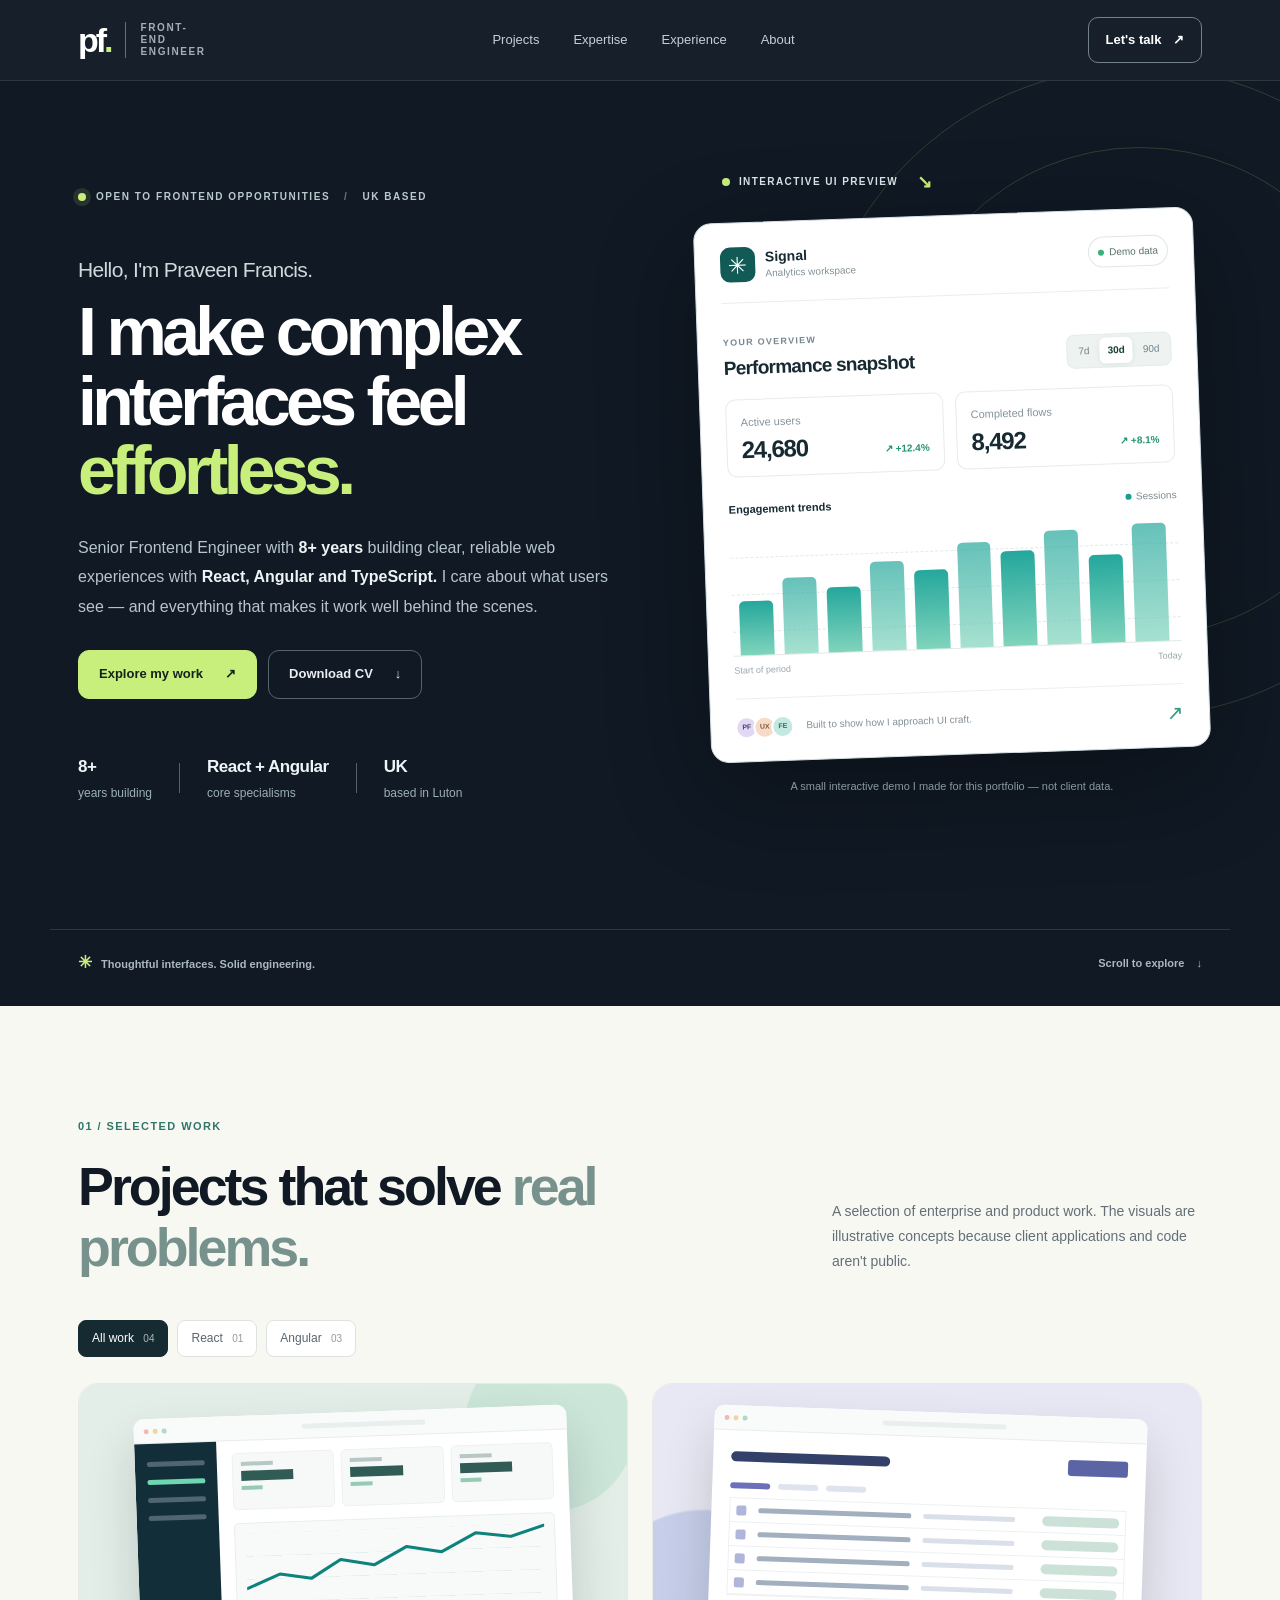
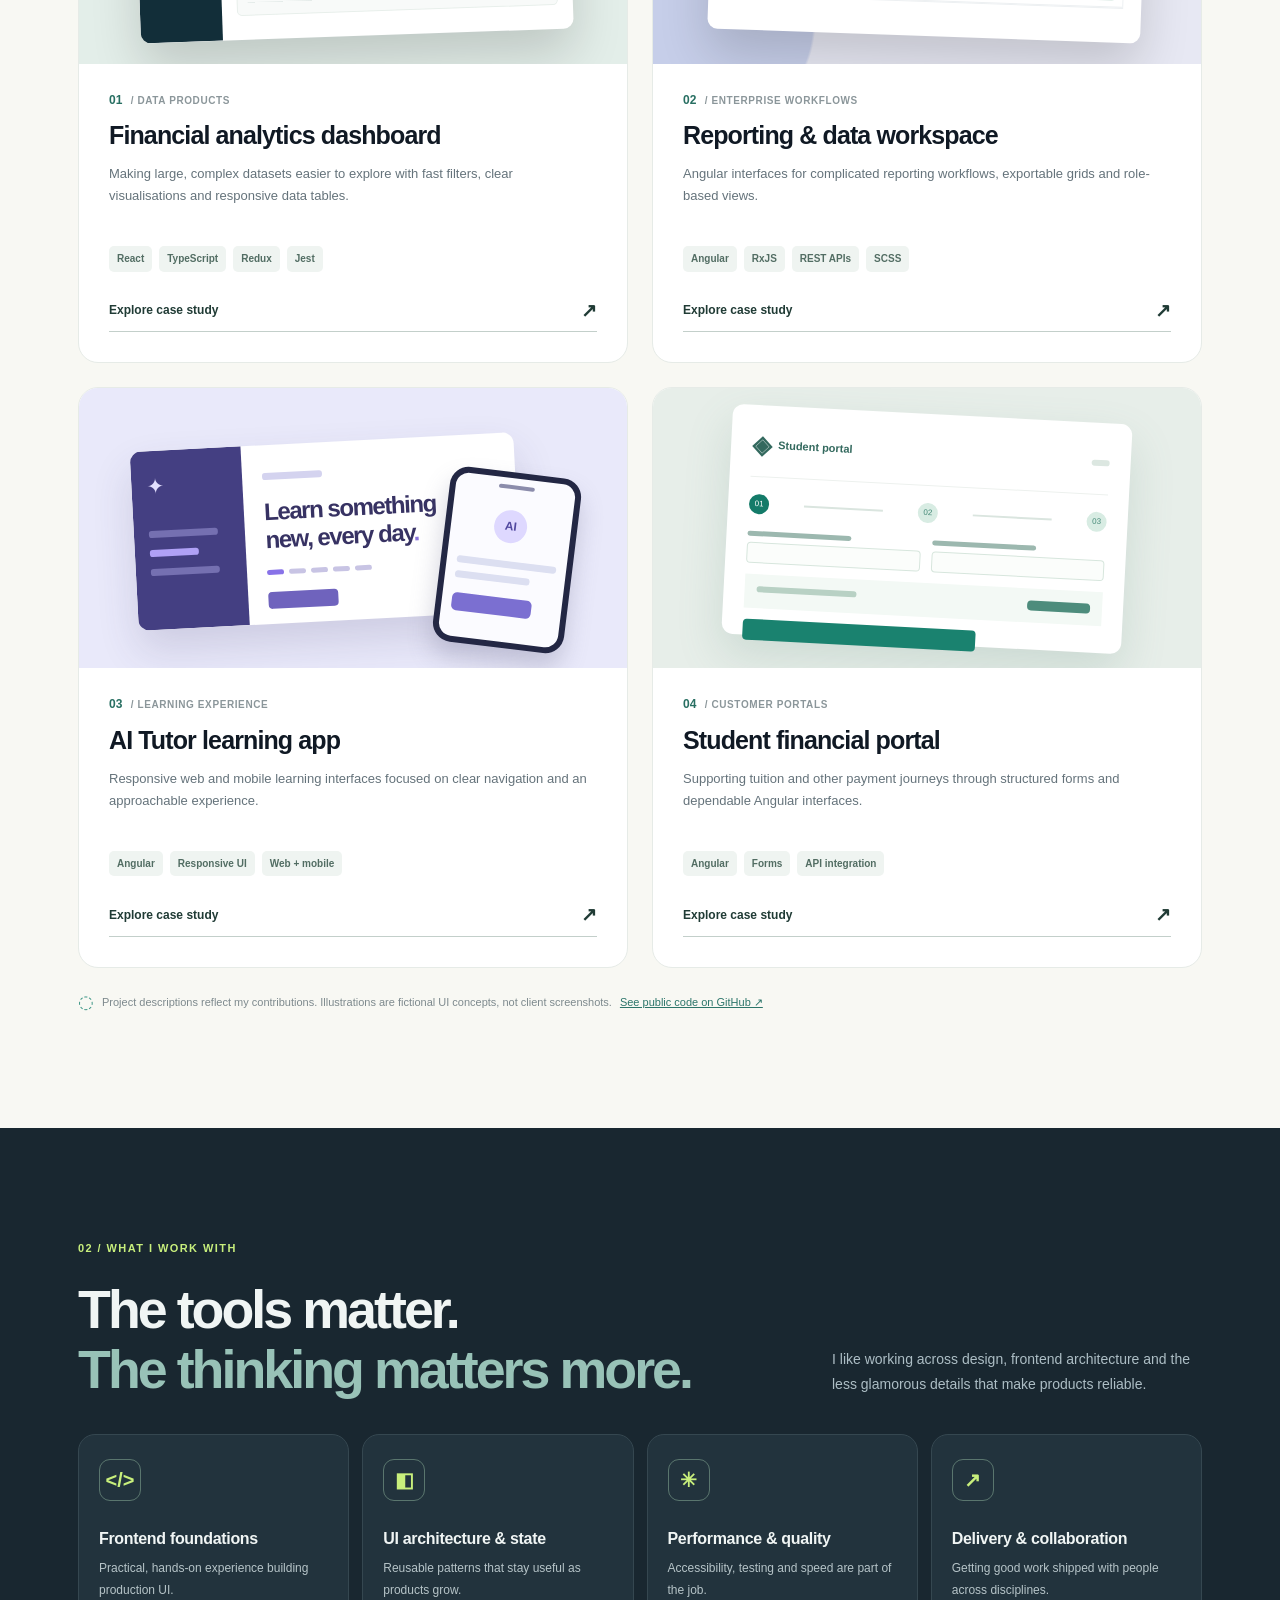
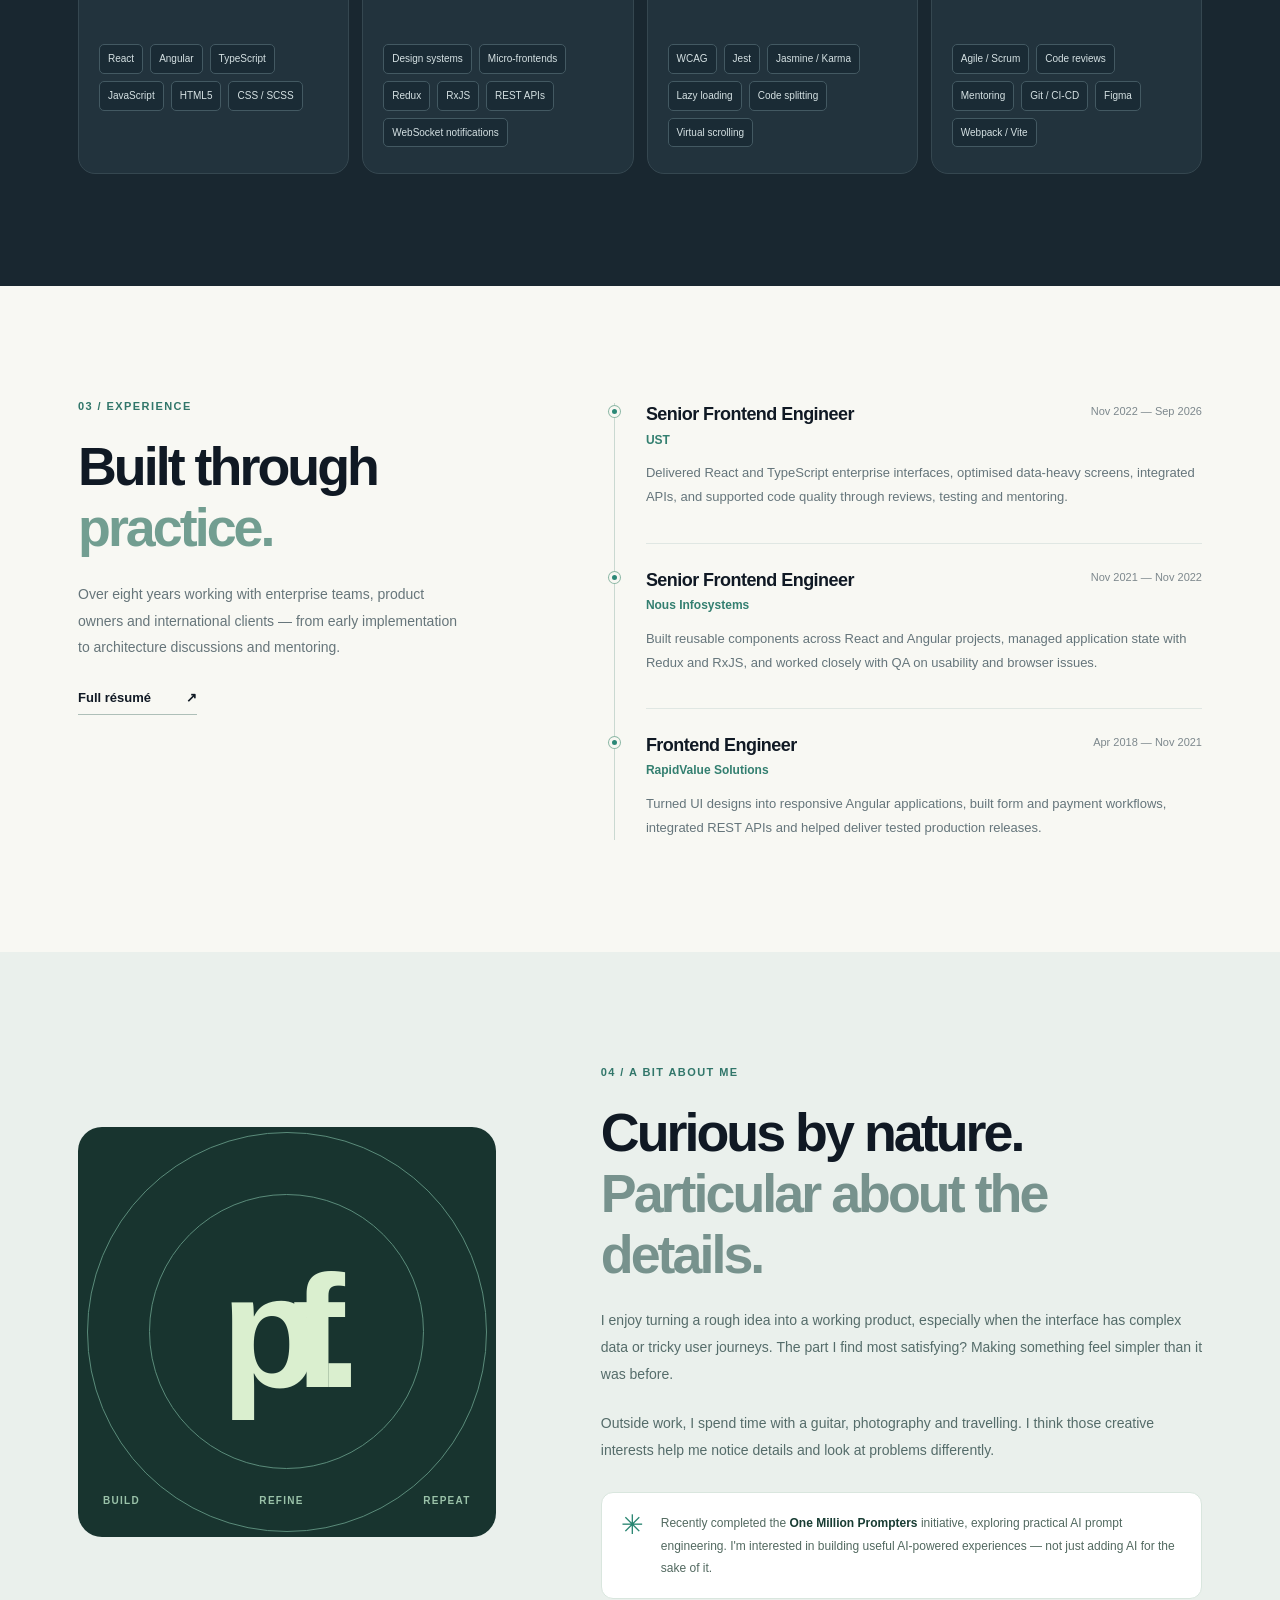
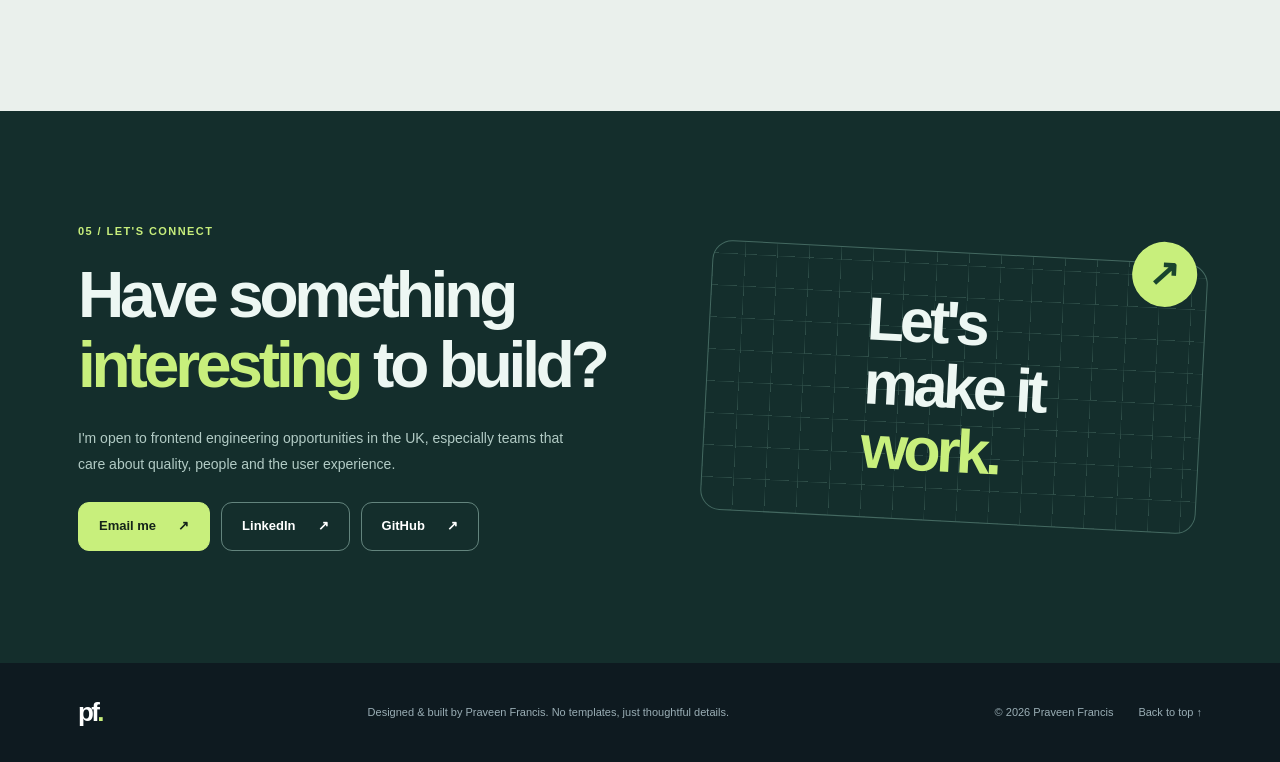
==== resume.html @ 27b7e3eb "Add resume.html to portfolio" ====
<!doctype html>
<html lang="en">
<head>
  <meta charset="utf-8">
  <meta name="viewport" content="width=device-width, initial-scale=1">
  <meta name="theme-color" content="#101924">
  <meta name="description" content="Praveen Francis is a UK-based Senior Frontend Engineer with 8+ years of experience building accessible, high-performance web applications with React, Angular and TypeScript.">
  <meta name="author" content="Praveen Francis">
  <meta property="og:type" content="website">
  <meta property="og:title" content="Praveen Francis — Senior Frontend Engineer">
  <meta property="og:description" content="Thoughtful interfaces. Solid engineering. Selected work, experience and frontend experiments.">
  <meta property="og:image" content="assets/og-image.svg">
  <meta name="color-scheme" content="light">
  <title>Praveen Francis · Senior Frontend Engineer</title>
  <link rel="icon" type="image/svg+xml" href="assets/favicon.svg">
  <link rel="stylesheet" href="assets/styles.css">
  <script defer src="assets/app.js"></script>
</head>
<body>
  <a class="skip-link" href="#main">Skip to content</a>
  <header class="site-header" id="top">
    <div class="container header-inner">
      <a class="brand" href="#top" aria-label="Praveen Francis, back to top"><span class="brand-mark">pf<span class="brand-dot">.</span></span><span class="brand-caption">front-end engineer</span></a>
      <nav class="main-nav" id="main-nav" aria-label="Main navigation">
        <a href="#work">Projects</a><a href="#expertise">Expertise</a><a href="#experience">Experience</a><a href="#about">About</a>
      </nav>
      <div class="header-actions"><a class="header-contact" href="mailto:praveenfrancis555@gmail.com">Let's talk <span aria-hidden="true">↗</span></a><button class="menu-button" id="menu-button" aria-expanded="false" aria-controls="main-nav" aria-label="Open navigation"><span></span><span></span><span></span></button></div>
    </div>
  </header>
  <main id="main">
    <section class="hero section-hero" aria-labelledby="hero-title">
      <div class="hero-grid container">
        <div class="hero-copy">
          <div class="eyebrow"><span class="availability-dot" aria-hidden="true"></span> OPEN TO FRONTEND OPPORTUNITIES <span class="eyebrow-divider">/</span> UK BASED</div>
          <p class="hero-intro">Hello, I'm Praveen Francis.</p>
          <h1 id="hero-title">I make complex interfaces feel <em>effortless.</em></h1>
          <p class="hero-lead">Senior Frontend Engineer with <strong>8+ years</strong> building clear, reliable web experiences with <strong>React, Angular and TypeScript.</strong> I care about what users see — and everything that makes it work well behind the scenes.</p>
          <div class="hero-buttons"><a href="#work" class="button button-primary">Explore my work <span aria-hidden="true">↗</span></a><a href="assets/praveen-francis-resume.pdf" class="button button-secondary" download>Download CV <span aria-hidden="true">↓</span></a></div>
          <div class="hero-facts" aria-label="Quick facts"><div><strong>8+</strong><span>years building</span></div><span class="fact-separator" aria-hidden="true"></span><div><strong>React + Angular</strong><span>core specialisms</span></div><span class="fact-separator" aria-hidden="true"></span><div><strong>UK</strong><span>based in Luton</span></div></div>
        </div>
        <div class="hero-visual">
          <div class="decoration-orbit orbit-one" aria-hidden="true"></div><div class="decoration-orbit orbit-two" aria-hidden="true"></div>
          <div class="preview-top-tag"><span class="preview-pulse"></span> INTERACTIVE UI PREVIEW <span aria-hidden="true">↘</span></div>
          <div class="dashboard-card" aria-label="Interactive analytics dashboard demonstration using fictional sample data">
            <div class="dashboard-toolbar"><div class="dashboard-app"><span class="dashboard-app-icon" aria-hidden="true">✳</span><div><strong>Signal</strong><span>Analytics workspace</span></div></div><span class="dashboard-live"><span></span> Demo data</span></div>
            <div class="dashboard-title-row"><div><span class="dashboard-overline">YOUR OVERVIEW</span><h2>Performance snapshot</h2></div><div class="dashboard-period" role="group" aria-label="Demo data range"><button data-range="7" aria-pressed="false">7d</button><button data-range="30" aria-pressed="true">30d</button><button data-range="90" aria-pressed="false">90d</button></div></div>
            <div class="dashboard-metrics"><div><span>Active users</span><strong id="metric-users">24,680</strong><small class="trend" id="metric-users-trend">↗ +12.4%</small></div><div><span>Completed flows</span><strong id="metric-flows">8,492</strong><small class="trend" id="metric-flows-trend">↗ +8.1%</small></div></div>
            <div class="chart-header"><span>Engagement trends</span><span class="chart-legend"><i></i> Sessions</span></div>
            <div class="demo-chart" id="demo-chart" role="img" aria-label="Sample engagement bar chart for 30 days"><div class="gridline one"></div><div class="gridline two"></div><div class="gridline three"></div><div class="chart-bars" id="chart-bars"><span style="--height:44%"></span><span style="--height:62%"></span><span style="--height:53%"></span><span style="--height:73%"></span><span style="--height:65%"></span><span style="--height:86%"></span><span style="--height:78%"></span><span style="--height:93%"></span><span style="--height:72%"></span><span style="--height:96%"></span></div></div>
            <div class="chart-axis"><span>Start of period</span><span>Today</span></div>
            <div class="dashboard-foot"><div class="demo-avatar-stack" aria-hidden="true"><span>PF</span><span>UX</span><span>FE</span></div><span>Built to show how I approach UI craft.</span><span class="demo-arrow" aria-hidden="true">↗</span></div>
          </div>
          <p class="preview-disclaimer">A small interactive demo I made for this portfolio — not client data.</p>
        </div>
      </div>
      <div class="hero-bottom-bar container"><span><span class="asterisk" aria-hidden="true">✳</span> Thoughtful interfaces. Solid engineering.</span><a href="#work">Scroll to explore <span aria-hidden="true">↓</span></a></div>
    </section>

    <section class="section work-section" id="work" aria-labelledby="work-title">
      <div class="container">
        <div class="section-heading"><div><p class="section-kicker">01 / SELECTED WORK</p><h2 id="work-title">Projects that solve <span>real problems.</span></h2></div><p>A selection of enterprise and product work. The visuals are illustrative concepts because client applications and code aren't public.</p></div>
        <div class="filter-row" role="group" aria-label="Filter projects by framework"><button class="filter-button is-active" data-filter="all" aria-pressed="true">All work <span>04</span></button><button class="filter-button" data-filter="react" aria-pressed="false">React <span>01</span></button><button class="filter-button" data-filter="angular" aria-pressed="false">Angular <span>03</span></button></div>
        <div class="project-grid">
          <article class="project-card" data-stack="react"><div class="project-visual visual-analytics" aria-hidden="true"><div class="mock-window"><div class="mock-header"><i></i><i></i><i></i><span class="mock-header-line"></span></div><div class="analytics-preview"><div class="mock-sidebar"><b></b><b></b><b></b><b></b></div><div class="mock-main"><div class="mock-stat-grid"><span><i></i><strong></strong><small></small></span><span><i></i><strong></strong><small></small></span><span><i></i><strong></strong><small></small></span></div><div class="mock-graph"><div class="mock-chart-polyline"><svg viewBox="0 0 420 120" preserveAspectRatio="none"><polyline points="0,93 47,70 91,79 133,49 180,60 226,31 275,42 324,12 373,20 420,3" fill="none" stroke="#0e837b" stroke-width="5" stroke-linecap="round" stroke-linejoin="round"/></svg></div></div></div></div></div></div><div class="project-body"><div class="project-number">01 <span>/ DATA PRODUCTS</span></div><h3>Financial analytics dashboard</h3><p>Making large, complex datasets easier to explore with fast filters, clear visualisations and responsive data tables.</p><div class="project-tags"><span>React</span><span>TypeScript</span><span>Redux</span><span>Jest</span></div><button class="case-study-link" data-project="analytics" aria-label="Read case study for financial analytics dashboard">Explore case study <span aria-hidden="true">↗</span></button></div></article>
          <article class="project-card" data-stack="angular"><div class="project-visual visual-reporting" aria-hidden="true"><div class="mock-window"><div class="mock-header"><i></i><i></i><i></i><span class="mock-header-line"></span></div><div class="report-preview"><div class="report-heading"><b></b><span></span></div><div class="report-tabs"><b></b><b></b><b></b></div><div class="report-rows"><div><i></i><b></b><span></span><em></em></div><div><i></i><b></b><span></span><em></em></div><div><i></i><b></b><span></span><em></em></div><div><i></i><b></b><span></span><em></em></div></div></div></div></div><div class="project-body"><div class="project-number">02 <span>/ ENTERPRISE WORKFLOWS</span></div><h3>Reporting & data workspace</h3><p>Angular interfaces for complicated reporting workflows, exportable grids and role-based views.</p><div class="project-tags"><span>Angular</span><span>RxJS</span><span>REST APIs</span><span>SCSS</span></div><button class="case-study-link" data-project="reporting" aria-label="Read case study for reporting and data workspace">Explore case study <span aria-hidden="true">↗</span></button></div></article>
          <article class="project-card" data-stack="angular"><div class="project-visual visual-tutor" aria-hidden="true"><div class="tutor-laptop"><div class="tutor-side"><div class="tutor-orb">✦</div><span></span><span></span><span></span></div><div class="tutor-content"><div class="tutor-label"></div><div class="tutor-question">Learn something<br>new, every day<span>.</span></div><div class="tutor-progress"><i></i><i></i><i></i><i></i><i></i></div><div class="tutor-cta"></div></div></div><div class="tutor-phone"><span></span><b>AI</b><i></i><i></i><div></div></div></div><div class="project-body"><div class="project-number">03 <span>/ LEARNING EXPERIENCE</span></div><h3>AI Tutor learning app</h3><p>Responsive web and mobile learning interfaces focused on clear navigation and an approachable experience.</p><div class="project-tags"><span>Angular</span><span>Responsive UI</span><span>Web + mobile</span></div><button class="case-study-link" data-project="tutor" aria-label="Read case study for AI Tutor learning app">Explore case study <span aria-hidden="true">↗</span></button></div></article>
          <article class="project-card" data-stack="angular"><div class="project-visual visual-portal" aria-hidden="true"><div class="portal-card"><div class="portal-header"><span class="portal-symbol">◈</span><span>Student portal</span><i></i></div><div class="portal-step"><span>01</span><b></b><i></i><span>02</span><b></b><i></i><span>03</span></div><div class="portal-form"><div><small></small><b></b></div><div><small></small><b></b></div><div class="portal-total"><span></span><strong></strong></div><div class="portal-button"></div></div></div></div><div class="project-body"><div class="project-number">04 <span>/ CUSTOMER PORTALS</span></div><h3>Student financial portal</h3><p>Supporting tuition and other payment journeys through structured forms and dependable Angular interfaces.</p><div class="project-tags"><span>Angular</span><span>Forms</span><span>API integration</span></div><button class="case-study-link" data-project="student" aria-label="Read case study for student financial portal">Explore case study <span aria-hidden="true">↗</span></button></div></article>
        </div>
        <div class="work-caveat"><span aria-hidden="true">◌</span> Project descriptions reflect my contributions. Illustrations are fictional UI concepts, not client screenshots. <a href="https://github.com/PraveenFrancis" target="_blank" rel="noopener noreferrer" style="text-decoration:underline;color:#2c756a">See public code on GitHub ↗</a></div>
      </div>
    </section>

    <section class="section expertise-section" id="expertise" aria-labelledby="expertise-title">
      <div class="container"><div class="section-heading section-heading-light"><div><p class="section-kicker">02 / WHAT I WORK WITH</p><h2 id="expertise-title">The tools matter.<br><span>The thinking matters more.</span></h2></div><p>I like working across design, frontend architecture and the less glamorous details that make products reliable.</p></div>
      <div class="expertise-grid"><div class="expertise-card"><div class="skill-icon">&lt;/&gt;</div><h3>Frontend foundations</h3><p>Practical, hands-on experience building production UI.</p><div class="skill-list"><span>React</span><span>Angular</span><span>TypeScript</span><span>JavaScript</span><span>HTML5</span><span>CSS / SCSS</span></div></div><div class="expertise-card"><div class="skill-icon">◧</div><h3>UI architecture & state</h3><p>Reusable patterns that stay useful as products grow.</p><div class="skill-list"><span>Design systems</span><span>Micro-frontends</span><span>Redux</span><span>RxJS</span><span>REST APIs</span><span>WebSocket notifications</span></div></div><div class="expertise-card"><div class="skill-icon">✳</div><h3>Performance & quality</h3><p>Accessibility, testing and speed are part of the job.</p><div class="skill-list"><span>WCAG</span><span>Jest</span><span>Jasmine / Karma</span><span>Lazy loading</span><span>Code splitting</span><span>Virtual scrolling</span></div></div><div class="expertise-card"><div class="skill-icon">↗</div><h3>Delivery & collaboration</h3><p>Getting good work shipped with people across disciplines.</p><div class="skill-list"><span>Agile / Scrum</span><span>Code reviews</span><span>Mentoring</span><span>Git / CI-CD</span><span>Figma</span><span>Webpack / Vite</span></div></div></div>
      </div>
    </section>

    <section class="section experience-section" id="experience" aria-labelledby="experience-title"><div class="container experience-layout"><div class="experience-aside"><p class="section-kicker">03 / EXPERIENCE</p><h2 id="experience-title">Built through <span>practice.</span></h2><p>Over eight years working with enterprise teams, product owners and international clients — from early implementation to architecture discussions and mentoring.</p><a class="text-arrow-link" href="resume.html">Full résumé <span aria-hidden="true">↗</span></a></div><div class="timeline"><article class="timeline-item"><div class="timeline-dot"></div><div class="timeline-top"><div><h3>Senior Frontend Engineer</h3><p>UST</p></div><time>Nov 2022 — Sep 2026</time></div><p>Delivered React and TypeScript enterprise interfaces, optimised data-heavy screens, integrated APIs, and supported code quality through reviews, testing and mentoring.</p></article><article class="timeline-item"><div class="timeline-dot"></div><div class="timeline-top"><div><h3>Senior Frontend Engineer</h3><p>Nous Infosystems</p></div><time>Nov 2021 — Nov 2022</time></div><p>Built reusable components across React and Angular projects, managed application state with Redux and RxJS, and worked closely with QA on usability and browser issues.</p></article><article class="timeline-item"><div class="timeline-dot"></div><div class="timeline-top"><div><h3>Frontend Engineer</h3><p>RapidValue Solutions</p></div><time>Apr 2018 — Nov 2021</time></div><p>Turned UI designs into responsive Angular applications, built form and payment workflows, integrated REST APIs and helped deliver tested production releases.</p></article></div></div></section>

    <section class="section about-section" id="about" aria-labelledby="about-title"><div class="container about-grid"><div class="about-decoration" aria-hidden="true"><div class="quote-monogram">pf.</div><div class="about-decoration-bottom"><span>BUILD</span><span>REFINE</span><span>REPEAT</span></div></div><div class="about-copy"><p class="section-kicker">04 / A BIT ABOUT ME</p><h2 id="about-title">Curious by nature.<br><span>Particular about the details.</span></h2><p>I enjoy turning a rough idea into a working product, especially when the interface has complex data or tricky user journeys. The part I find most satisfying? Making something feel simpler than it was before.</p><p>Outside work, I spend time with a guitar, photography and travelling. I think those creative interests help me notice details and look at problems differently.</p><div class="about-note"><span aria-hidden="true">✳</span><p>Recently completed the <strong>One Million Prompters</strong> initiative, exploring practical AI prompt engineering. I'm interested in building useful AI-powered experiences — not just adding AI for the sake of it.</p></div></div></div></section>

    <section class="section contact-section" id="contact" aria-labelledby="contact-title"><div class="container contact-inner"><div><p class="section-kicker">05 / LET'S CONNECT</p><h2 id="contact-title">Have something <em>interesting</em> to build?</h2><p>I'm open to frontend engineering opportunities in the UK, especially teams that care about quality, people and the user experience.</p><div class="contact-actions"><a class="button button-primary" href="mailto:praveenfrancis555@gmail.com?subject=Frontend%20engineering%20opportunity">Email me <span aria-hidden="true">↗</span></a><a class="button button-outline-light" href="https://www.linkedin.com/in/praveenfrancis-uk" target="_blank" rel="noopener noreferrer">LinkedIn <span aria-hidden="true">↗</span></a><a class="button button-outline-light" href="https://github.com/PraveenFrancis" target="_blank" rel="noopener noreferrer">GitHub <span aria-hidden="true">↗</span></a></div></div><div class="contact-illustration" aria-hidden="true"><div>Let's<br>make it<br><span>work.</span></div><span class="contact-icon">↗</span></div></div></section>
  </main>
  <footer class="site-footer"><div class="container footer-inner"><a class="footer-brand" href="#top">pf<span>.</span></a><p>Designed & built by Praveen Francis. No templates, just thoughtful details.</p><div><span>© 2026 Praveen Francis</span><a href="#top">Back to top ↑</a></div></div></footer>

  <dialog class="case-dialog" id="case-dialog" aria-labelledby="dialog-title"><div class="dialog-content"><div class="dialog-top"><span id="dialog-index">SELECTED WORK</span><button id="dialog-close" class="dialog-close" aria-label="Close case study">✕</button></div><p class="dialog-eyebrow" id="dialog-category">CASE STUDY</p><h2 id="dialog-title"></h2><p class="dialog-summary" id="dialog-summary"></p><div class="dialog-section"><h3>The challenge</h3><p id="dialog-challenge"></p></div><div class="dialog-section"><h3>My contribution</h3><p id="dialog-contribution"></p></div><div class="dialog-section"><h3>What mattered</h3><p id="dialog-takeaway"></p></div><div class="dialog-tech" id="dialog-tech"></div><p class="dialog-disclaimer">Some project details are kept high-level to respect client confidentiality. Visuals are conceptual recreations.</p></div></dialog>
</body>
</html>
---- assets/styles.css ----
/* Praveen Francis · Portfolio — no dependencies, no tracking, responsive by default */
:root{--ink:#101924;--ink-2:#1b2a37;--night:#101924;--cream:#f8f8f3;--paper:#fff;--lime:#c8ef7c;--teal:#0c817a;--muted:#63707d;--muted-light:#b9c4cb;--line:#e3e8e4;--radius:22px;--max:1180px;--shadow:0 22px 60px rgba(21,35,42,.10)}
*,*::before,*::after{box-sizing:border-box}
html{scroll-behavior:smooth;scroll-padding-top:90px}
body{margin:0;background:var(--cream);color:var(--ink);font-family:Inter,"Aptos","Segoe UI",-apple-system,BlinkMacSystemFont,sans-serif;-webkit-font-smoothing:antialiased;line-height:1.57}
a{color:inherit;text-decoration:none}
button{font:inherit;cursor:pointer}
button,a{-webkit-tap-highlight-color:transparent}
button:focus-visible,a:focus-visible{outline:3px solid #7ab99f;outline-offset:4px}
img,svg{max-width:100%}
[hidden]{display:none!important}
::selection{background:#d9ff9a;color:#13221f}
.container{max-width:var(--max);padding:0 28px;margin:0 auto}
.skip-link{position:fixed;z-index:1000;top:0;left:10px;transform:translateY(-160%);background:var(--lime);color:var(--ink);padding:10px 18px;border-radius:0 0 12px 12px;font-weight:700}.skip-link:focus{transform:translateY(0)}
.site-header{position:sticky;z-index:50;top:0;background:rgba(16,25,36,.97);border-bottom:1px solid rgba(255,255,255,.1);backdrop-filter:blur(22px)}
.header-inner{height:80px;display:flex;align-items:center;justify-content:space-between;gap:34px}
.brand{display:flex;align-items:center;gap:14px;flex-shrink:0}.brand-mark{font-size:34px;font-weight:850;letter-spacing:-3px;color:white;line-height:1}.brand-dot{color:var(--lime)}.brand-caption{font-size:10px;line-height:1.2;text-transform:uppercase;letter-spacing:.16em;font-weight:750;color:#a2afb9;padding-left:15px;border-left:1px solid #627080;max-width:75px}
.main-nav{display:flex;align-items:center;gap:34px}.main-nav a{font-size:13px;color:#c5cfd6;transition:color .2s}.main-nav a:hover{color:var(--lime)}.header-actions{display:flex;align-items:center;gap:14px}.header-contact{padding:12px 17px;border:1px solid #71808b;color:#fff;border-radius:10px;font-size:13px;font-weight:700;white-space:nowrap}.header-contact:hover{border-color:var(--lime);color:var(--lime)}.header-contact span{margin-left:8px}.menu-button{display:none;border:0;background:none;width:44px;height:42px;align-items:center;justify-content:center;flex-direction:column;gap:5px}.menu-button span{display:block;height:2px;width:22px;background:#fff;border-radius:5px}
.section-hero{position:relative;background:var(--night);color:#fff;overflow:hidden}.section-hero:before{content:"";position:absolute;inset:0;opacity:.3;background-image:radial-gradient(#50616b .7px,transparent .7px);background-size:22px 22px;mask-image:linear-gradient(100deg,transparent 0%,#000 100%);pointer-events:none}.hero-grid{position:relative;z-index:1;display:grid;grid-template-columns:1.06fr .94fr;align-items:center;gap:60px;min-height:680px;padding-top:66px;padding-bottom:90px}
.eyebrow{display:inline-flex;align-items:center;gap:10px;color:#bac9cd;font-size:10px;letter-spacing:.155em;font-weight:780}.availability-dot{width:8px;height:8px;border-radius:50%;background:var(--lime);box-shadow:0 0 0 5px rgba(200,239,124,.12)}.eyebrow-divider{margin:0 4px;color:#6c7a80}
.hero-intro{margin:46px 0 10px;font-size:21px;letter-spacing:-.03em;color:#d1d9dd}.hero h1{margin:0;max-width:680px;font-size:clamp(46px,5.3vw,76px);line-height:1.025;letter-spacing:-.068em;font-weight:790}.hero h1 em{font-style:normal;color:var(--lime)}.hero-lead{max-width:550px;color:#b7c5cd;font-size:16px;line-height:1.85;margin:27px 0 28px}.hero-lead strong{color:#edf4f5;font-weight:680}.hero-buttons,.contact-actions{display:flex;gap:11px;flex-wrap:wrap}.button{display:inline-flex;align-items:center;justify-content:center;min-height:49px;padding:13px 20px;border-radius:11px;font-size:13px;line-height:1.4;font-weight:750;gap:22px;transition:transform .2s,border-color .2s,background .2s}.button:hover{transform:translateY(-2px)}.button-primary{background:var(--lime);color:#142319;border:1px solid var(--lime)}.button-primary:hover{background:#d9f8a6}.button-secondary{background:transparent;color:#e8eef1;border:1px solid #55636c}.button-secondary:hover{border-color:var(--lime)}
.hero-facts{display:flex;gap:27px;align-items:center;margin-top:55px}.hero-facts>div{display:flex;gap:4px;flex-direction:column}.hero-facts strong{font-size:17px;font-weight:800;letter-spacing:-.03em;color:#eef5f8}.hero-facts span:not(.fact-separator){font-size:12px;color:#9caeb7}.fact-separator{width:1px;height:30px;background:#51606b}
.hero-visual{position:relative;padding:68px 0 44px}.decoration-orbit{position:absolute;border:1px solid rgba(200,239,124,.17);border-radius:50%;pointer-events:none}.orbit-one{height:650px;width:650px;top:-80px;right:-260px}.orbit-two{height:490px;width:490px;top:0;right:-183px}.preview-top-tag{position:absolute;top:21px;left:20px;display:flex;align-items:center;gap:9px;font-size:10px;font-weight:800;letter-spacing:.14em;color:#dbe7e9}.preview-top-tag>span:last-child{margin-left:10px;font-size:18px;color:var(--lime)}.preview-pulse{width:8px;height:8px;border-radius:50%;background:var(--lime)}
.dashboard-card{position:relative;z-index:2;transform:rotate(-2deg);transition:transform .4s;max-width:540px;background:#fff;color:#172a32;border:1px solid #d5e2e7;padding:24px 25px 18px;border-radius:18px;box-shadow:0 30px 100px rgba(0,0,0,.32)}.dashboard-card:hover{transform:rotate(0)}.dashboard-toolbar{display:flex;align-items:center;justify-content:space-between;padding-bottom:20px;border-bottom:1px solid #e9edf0}.dashboard-app{display:flex;align-items:center;gap:10px}.dashboard-app-icon{display:grid;place-items:center;background:#125a55;color:#fff;width:35px;height:35px;border-radius:10px;font-size:23px}.dashboard-app div{display:flex;flex-direction:column;line-height:1.35}.dashboard-app strong{font-size:14px}.dashboard-app div span{font-size:10px;color:#839096}.dashboard-live{display:flex;gap:5px;align-items:center;padding:7px 9px;border:1px solid #dfe7e3;border-radius:20px;font-size:10px;color:#587069;white-space:nowrap}.dashboard-live span{width:6px;height:6px;border-radius:50%;background:#39af7d}.dashboard-title-row{display:flex;align-items:flex-end;justify-content:space-between;gap:12px;margin:24px 0 19px}.dashboard-overline{color:#758791;letter-spacing:.14em;font-weight:780;font-size:9px}.dashboard-title-row h2{font-size:19px;letter-spacing:-.04em;margin:5px 0 0;line-height:1.2}.dashboard-period{background:#eef3f2;border:1px solid #e4ece9;border-radius:8px;padding:3px;display:flex;gap:2px}.dashboard-period button{border:0;background:transparent;border-radius:6px;padding:5px 8px;font-size:10px;color:#71818a}.dashboard-period button[aria-pressed=true]{background:#fff;color:#173d39;font-weight:780;box-shadow:0 1px 5px #d7e1dc}.dashboard-metrics{display:grid;grid-template-columns:1fr 1fr;gap:12px}.dashboard-metrics>div{padding:14px;border:1px solid #e6ebed;border-radius:10px;display:grid;grid-template-columns:1fr auto;align-items:end}.dashboard-metrics span{grid-column:1/-1;color:#84939a;font-size:11px;margin-bottom:7px}.dashboard-metrics strong{font-size:24px;font-weight:760;letter-spacing:-.05em;line-height:1}.dashboard-metrics small{font-size:10px;font-weight:740;margin-left:5px}.trend{color:#23956b}.chart-header{display:flex;justify-content:space-between;align-items:center;margin-top:24px;font-size:11px;font-weight:750}.chart-legend{font-size:10px;color:#7e8c91;font-weight:500;display:flex;align-items:center;gap:5px}.chart-legend i{width:6px;height:6px;background:#1c9c90;border-radius:50%;display:block}.demo-chart{height:124px;margin-top:14px;position:relative;border-bottom:1px solid #e2e9e7}.gridline{position:absolute;left:0;right:0;border-top:1px dashed #e2e9e9}.gridline.one{top:20%}.gridline.two{top:50%}.gridline.three{top:80%}.chart-bars{display:flex;align-items:flex-end;gap:10px;position:absolute;inset:0 12px 0 7px}.chart-bars span{height:var(--height);flex:1;background:linear-gradient(180deg,#24a79c,#80d4bc);border-radius:5px 5px 0 0;transition:height .3s}.chart-bars span:nth-child(2n){opacity:.7}.chart-axis{display:flex;justify-content:space-between;color:#9aa6ac;font-size:9px;margin-top:7px}.dashboard-foot{display:flex;align-items:center;gap:12px;margin-top:20px;padding-top:13px;border-top:1px solid #ebeff0;font-size:10px;color:#829098}.demo-avatar-stack{display:flex;margin-left:4px}.demo-avatar-stack span{width:23px;height:23px;display:grid;place-items:center;margin-left:-5px;border:2px solid white;border-radius:50%;background:#e1d8f4;color:#4a4071;font-size:7px;font-weight:800}.demo-avatar-stack span:nth-child(2){background:#f6dbc7;color:#885c3c}.demo-avatar-stack span:nth-child(3){background:#c4e9e2;color:#1c776c}.demo-arrow{margin-left:auto;color:#319785;font-size:20px}.preview-disclaimer{position:relative;z-index:2;text-align:center;color:#8999a2;margin:23px auto 0;font-size:11px}
.hero-bottom-bar{position:relative;z-index:1;display:flex;justify-content:space-between;align-items:center;padding-bottom:29px;border-top:1px solid rgba(255,255,255,.13);padding-top:20px;color:#aab8bf;font-size:11px;font-weight:650}.hero-bottom-bar a:hover{color:var(--lime)}.asterisk{color:var(--lime);font-size:17px;margin-right:6px}.hero-bottom-bar a span{margin-left:9px}
.section{padding:112px 0}.section-kicker{font-size:11px;letter-spacing:.13em;font-weight:830;color:#31766a;margin:0 0 21px;text-transform:uppercase}.section-heading{display:flex;justify-content:space-between;align-items:end;gap:38px;margin-bottom:34px}.section-heading h2,.experience-aside h2,.about-copy h2{font-size:clamp(34px,4.2vw,55px);line-height:1.13;letter-spacing:-.055em;margin:0;font-weight:760}.section-heading h2 span,.experience-aside h2 span,.about-copy h2 span{color:#77928d}.section-heading>p{max-width:370px;color:#626f77;font-size:14px;line-height:1.8;margin:0 0 3px}
.filter-row{display:flex;gap:9px;padding:8px 0 26px}.filter-button{font-size:12px;padding:8px 13px;border:1px solid #dce3e1;border-radius:8px;color:#59666e;background:#fff}.filter-button span{font-size:10px;opacity:.65;margin-left:6px}.filter-button:hover{border-color:#88b1a4}.filter-button.is-active{background:#162a31;color:#fff;border-color:#162a31}
.project-grid{display:grid;grid-template-columns:1fr 1fr;gap:24px}.project-card{background:#fff;border:1px solid #e6ebe7;border-radius:20px;overflow:hidden;transition:box-shadow .2s,transform .2s}.project-card:hover{transform:translateY(-4px);box-shadow:var(--shadow)}.project-visual{height:280px;position:relative;overflow:hidden;display:flex;align-items:center;justify-content:center}.project-body{padding:27px 30px 30px}.project-number{font-weight:800;color:#286f62;font-size:12px}.project-number span{color:#8b969a;font-weight:650;font-size:10px;letter-spacing:.06em;margin-left:5px}.project-body h3{font-size:25px;letter-spacing:-.035em;line-height:1.18;margin:12px 0}.project-body p{font-size:13px;line-height:1.7;color:#65737b;min-height:66px;max-width:480px;margin:0 0 17px}.project-tags,.dialog-tech{display:flex;flex-wrap:wrap;gap:7px}.project-tags span{font-size:10px;font-weight:700;background:#eff4f1;color:#526d63;padding:5px 8px;border-radius:5px}.case-study-link{border:0;background:transparent;border-bottom:1px solid #c3cfca;padding:0 0 6px;color:#203b35;font-size:12px;font-weight:790;margin-top:24px;display:flex;align-items:center;justify-content:space-between;width:100%}.case-study-link span{font-size:19px}.case-study-link:hover{color:#157e71;border-color:#157e71}.work-caveat{font-size:11px;color:#7d898d;display:flex;gap:8px;align-items:center;margin-top:20px}.work-caveat span{font-size:18px;color:#3f9787}
.mock-window{width:79%;height:80%;background:#fff;border-radius:10px;box-shadow:0 25px 50px rgba(0,0,0,.16);transform:rotate(-2deg);overflow:hidden}.mock-header{height:25px;background:#f9fbfa;border-bottom:1px solid #e8eeeb;display:flex;align-items:center;gap:4px;padding:0 10px}.mock-header i{width:5px;height:5px;border-radius:50%;background:#d8dfde}.mock-header i:nth-child(1){background:#f1bbb2}.mock-header i:nth-child(2){background:#efd6a1}.mock-header i:nth-child(3){background:#b0d9c8}.mock-header-line{width:30%;height:5px;border-radius:3px;background:#e8efee;margin:auto}.visual-analytics{background:#e3eee9;background-image:radial-gradient(circle at 86% 15%,#cce6da 0 16%,transparent 16.3%)}.analytics-preview{height:calc(100% - 25px);display:flex}.mock-sidebar{width:19%;background:#122e39;display:flex;flex-direction:column;gap:13px;padding:18px 12px}.mock-sidebar b{width:100%;height:5px;border-radius:5px;background:#506571}.mock-sidebar b:nth-child(2){background:#6fd7af}.mock-main{padding:12px 15px;flex:1;min-width:0}.mock-stat-grid{display:grid;grid-template-columns:repeat(3,1fr);gap:7px}.mock-stat-grid span{height:57px;background:#f6f9f8;border:1px solid #edf1ef;border-radius:5px;padding:8px;display:flex;flex-direction:column;gap:5px}.mock-stat-grid i{width:38%;height:4px;background:#b6c7c4}.mock-stat-grid strong{width:62%;height:10px;background:#315c56}.mock-stat-grid small{width:25%;height:4px;background:#95cab5}.mock-graph{margin-top:13px;background:#f8faf9;border:1px solid #e8efeb;height:93px;border-radius:5px;display:flex;align-items:center;padding:10px}.mock-chart-polyline{width:100%;height:100%;background:repeating-linear-gradient(180deg,transparent 0,transparent 22px,#e4ebe9 23px);display:flex;align-items:center}.mock-chart-polyline svg{width:100%;height:100%}
.visual-reporting{background:#e7e8f3;background-image:radial-gradient(circle at 9% 85%,#c6cee9 0 20%,transparent 20.5%)}.visual-reporting .mock-window{transform:rotate(2deg)}.report-preview{padding:18px}.report-heading{display:flex;justify-content:space-between;align-items:center}.report-heading b{width:40%;height:10px;background:#33406a;border-radius:5px}.report-heading span{width:15%;height:16px;border-radius:3px;background:#5b64a5}.report-tabs{display:flex;gap:8px;margin-top:18px;margin-bottom:9px}.report-tabs b{height:6px;width:40px;background:#dee3ee;border-radius:3px}.report-tabs b:first-child{background:#6c70ba}.report-rows{border:1px solid #edf0f2}.report-rows>div{display:flex;gap:12px;align-items:center;height:24px;border-bottom:1px solid #edf0f2;padding:6px}.report-rows i{height:10px;width:10px;border-radius:2px;background:#b0b5db}.report-rows b{height:5px;width:40%;background:#a1afbe;border-radius:2px}.report-rows span{height:5px;width:24%;background:#dae0e9;border-radius:2px}.report-rows em{margin-left:auto;height:10px;width:20%;background:#cce2d9;border-radius:5px}
.visual-tutor{background:#e9e9fa}.tutor-laptop{position:absolute;left:10%;top:19%;width:70%;height:64%;border-radius:11px;background:#fff;box-shadow:0 20px 40px rgba(60,56,108,.16);display:flex;overflow:hidden;transform:rotate(-3deg)}.tutor-side{background:#443f82;width:29%;padding:20px 15px;display:flex;flex-direction:column;gap:12px}.tutor-orb{font-size:21px;color:#e3e0ff;margin-bottom:15px}.tutor-side span{height:7px;width:85%;border-radius:3px;background:#7570b1}.tutor-side span:nth-child(3){width:60%;background:#b0a1f6}.tutor-content{padding:28px 20px}.tutor-label{width:60px;height:7px;border-radius:3px;background:#d4d3ef;margin-bottom:18px}.tutor-question{font-size:24px;line-height:1.17;letter-spacing:-.06em;font-weight:800;color:#373263}.tutor-question span{color:#8c75dd}.tutor-progress{display:flex;gap:5px;margin-top:16px}.tutor-progress i{height:5px;width:17px;background:#c8c4e4;border-radius:3px}.tutor-progress i:first-child{background:#8872e8}.tutor-cta{background:#6f63bd;height:17px;width:70px;border-radius:4px;margin-top:17px}.tutor-phone{position:absolute;bottom:7%;right:10%;height:63%;width:24%;border:6px solid #232744;border-radius:19px;background:#fbfbff;box-shadow:0 15px 24px #696a8b4d;transform:rotate(7deg);padding:24px 10px}.tutor-phone>span{position:absolute;top:7px;left:36%;height:4px;width:30%;background:#8b8cab;border-radius:9px}.tutor-phone b{display:grid;place-items:center;background:#ded8ff;color:#5148a0;border-radius:50%;width:33px;height:33px;font-size:12px;margin:8px auto 18px}.tutor-phone i{display:block;height:7px;background:#dcdff1;border-radius:3px;margin:8px 0}.tutor-phone i:nth-of-type(2){width:75%}.tutor-phone div{background:#7b6fd1;width:80%;height:18px;border-radius:5px;margin-top:15px}
.visual-portal{background:#e7eee9}.portal-card{width:73%;height:82%;background:white;border-radius:11px;box-shadow:0 20px 45px #5e8d7c33;transform:rotate(3deg);padding:20px 21px}.portal-header{display:flex;align-items:center;font-size:11px;font-weight:760;color:#33695e;gap:7px;padding-bottom:12px;border-bottom:1px solid #edf1ee}.portal-symbol{font-size:25px}.portal-header i{width:18px;height:6px;border-radius:3px;background:#dce7e1;margin-left:auto}.portal-step{display:flex;align-items:center;justify-content:space-between;margin:17px 0}.portal-step span{display:grid;place-items:center;height:20px;width:20px;background:#d8ece3;color:#448977;font-size:8px;border-radius:50%}.portal-step span:first-child{background:#147b69;color:#fff}.portal-step b{height:2px;width:22%;background:#dae5df}.portal-step i{display:none}.portal-form{display:grid;grid-template-columns:1fr 1fr;gap:11px}.portal-form>div:not(.portal-total):not(.portal-button){display:flex;flex-direction:column;gap:6px}.portal-form small{width:60%;height:5px;border-radius:3px;background:#9cb8af}.portal-form b{height:21px;border:1px solid #d7e6dd;border-radius:4px;background:#fbfdfb}.portal-total{grid-column:1/-1;background:#f3f9f5;padding:12px;display:flex;justify-content:space-between}.portal-total span{background:#b8d1c4;width:30%;height:6px;border-radius:4px}.portal-total strong{background:#4d8c7c;width:19%;height:10px;border-radius:4px}.portal-button{background:#1a826f;height:21px;width:65%;border-radius:4px;grid-column:1/-1}
.expertise-section{background:#192730;color:#f0f5f4}.section-heading-light .section-kicker{color:#c8ef7c}.section-heading-light h2 span{color:#98c2b7}.section-heading-light>p{color:#adbec5}.expertise-grid{display:grid;grid-template-columns:repeat(4,1fr);gap:13px}.expertise-card{background:#22333d;border:1px solid #354750;border-radius:17px;padding:24px 20px 25px;min-height:340px}.skill-icon{height:42px;width:42px;display:grid;place-items:center;border:1px solid #5a766e;color:var(--lime);border-radius:11px;font-size:20px;font-weight:800}.expertise-card h3{font-size:16px;letter-spacing:-.02em;margin:25px 0 7px}.expertise-card p{font-size:12px;color:#b6c4c8;margin:0 0 20px;line-height:1.8;min-height:66px}.skill-list{display:flex;flex-wrap:wrap;gap:7px}.skill-list span{border:1px solid #435962;background:#1a2b35;padding:6px 8px;border-radius:5px;font-size:10px;color:#d5e1e3}
.experience-layout{display:grid;grid-template-columns:.84fr 1.16fr;gap:110px}.experience-aside h2 span{color:#729e91}.experience-aside>p:not(.section-kicker){margin:23px 0;font-size:14px;color:#66757a;line-height:1.9;max-width:380px}.text-arrow-link{font-size:13px;font-weight:800;display:inline-flex;gap:35px;border-bottom:1px solid #aebfb8;padding-bottom:6px}.text-arrow-link:hover{color:#147e71}.timeline{position:relative;border-left:1px solid #cad9d1;padding-left:31px;margin-top:5px}.timeline-item{position:relative;padding-bottom:33px;margin-bottom:25px;border-bottom:1px solid #e0e7e3}.timeline-item:last-child{padding-bottom:0;border-bottom:0;margin-bottom:0}.timeline-dot{position:absolute;top:3px;left:-37px;width:11px;height:11px;background:#2c8877;border:3px solid var(--cream);border-radius:50%;box-shadow:0 0 0 1px #8cb7a5}.timeline-top{display:flex;justify-content:space-between;gap:18px}.timeline-top h3{font-size:18px;letter-spacing:-.03em;line-height:1.3;margin:0 0 4px}.timeline-top p{color:#337f70;font-size:12px;font-weight:750;margin:0}.timeline-top time{font-size:11px;color:#7d888d;white-space:nowrap}.timeline-item>p{color:#65757b;font-size:13px;line-height:1.85;margin:12px 0 0}
.about-section{background:#eaf0ec}.about-grid{display:grid;grid-template-columns:.82fr 1.18fr;gap:105px;align-items:center}.about-decoration{height:410px;background:#18342f;border-radius:24px;position:relative;display:flex;align-items:center;justify-content:center;overflow:hidden}.about-decoration:before{content:"";position:absolute;width:400px;height:400px;border:1px solid #5a8b7a;border-radius:50%}.about-decoration:after{content:"";position:absolute;width:275px;height:275px;border:1px solid #5a8b7a;border-radius:50%}.quote-monogram{position:relative;z-index:2;font-size:160px;letter-spacing:-.17em;padding-right:18px;color:#daefcf;font-weight:900;line-height:1}.about-decoration-bottom{position:absolute;z-index:2;bottom:28px;left:25px;right:25px;display:flex;justify-content:space-between;color:#9ac2a9;font-size:10px;letter-spacing:.13em;font-weight:800}.about-copy>p:not(.section-kicker){font-size:14px;line-height:1.94;color:#556c6a;margin:22px 0}.about-note{margin-top:28px;display:flex;gap:17px;background:#fff;padding:19px;border-radius:12px;border:1px solid #d9e6de}.about-note>span{font-size:27px;color:#298571;line-height:1}.about-note p{font-size:12px;line-height:1.85;margin:0;color:#526960}.about-note strong{color:#183c33}
.contact-section{background:#142e2c;color:#edf7f3;overflow:hidden}.contact-inner{display:grid;grid-template-columns:1.05fr .95fr;gap:80px;align-items:center}.contact-inner .section-kicker{color:var(--lime)}.contact-inner h2{font-size:clamp(38px,5vw,70px);line-height:1.09;letter-spacing:-.065em;margin:0;max-width:630px}.contact-inner h2 em{color:var(--lime);font-style:normal}.contact-inner p:not(.section-kicker){max-width:490px;color:#b2cbc5;font-size:14px;line-height:1.9;margin:24px 0}.button-outline-light{color:white;border:1px solid #63847d}.button-outline-light:hover{border-color:var(--lime)}.contact-illustration{position:relative;height:270px;border:1px solid #446961;border-radius:20px;background:repeating-linear-gradient(0deg,transparent,transparent 31px,#31514b 32px),repeating-linear-gradient(90deg,transparent,transparent 31px,#31514b 32px);transform:rotate(3deg);display:flex;align-items:center;justify-content:center}.contact-illustration>div{font-size:61px;letter-spacing:-.07em;line-height:1.05;font-weight:800}.contact-illustration>div span{color:var(--lime)}.contact-icon{position:absolute;top:-22px;right:10px;display:grid;place-items:center;border-radius:50%;width:65px;height:65px;background:var(--lime);color:#19452d;font-size:37px;font-weight:600}
.site-footer{background:#0e1a20;color:#9aaeb5;padding:29px 0}.footer-inner{display:flex;align-items:center;justify-content:space-between;gap:25px}.footer-brand{font-size:26px;font-weight:900;letter-spacing:-.1em;color:#fff}.footer-brand span{color:var(--lime)}.footer-inner p{margin:0;font-size:11px}.footer-inner>div{display:flex;gap:25px;font-size:11px}.footer-inner a:hover{color:var(--lime)}
.case-dialog{padding:0;border:0;border-radius:21px;width:min(580px,calc(100% - 36px));max-height:min(85vh,800px);box-shadow:0 30px 110px #05101885}.case-dialog::backdrop{background:rgba(6,15,22,.75);backdrop-filter:blur(5px)}.dialog-content{padding:29px 33px 34px;overflow:auto}.dialog-top{display:flex;justify-content:space-between;align-items:center;color:#808e91;font-size:11px;letter-spacing:.13em;font-weight:750}.dialog-close{width:33px;height:33px;border-radius:50%;border:1px solid #d9e1df;background:#f5f8f6;color:#304d45}.dialog-eyebrow{color:#287d6d;font-size:11px;font-weight:800;letter-spacing:.12em;margin-top:32px}.dialog-content h2{font-size:38px;line-height:1.15;letter-spacing:-.06em;margin:9px 0 14px}.dialog-summary{font-size:16px;line-height:1.7;color:#65747a;margin:0 0 20px}.dialog-section{padding:14px 0;border-top:1px solid #e5ebe8}.dialog-section h3{font-size:13px;letter-spacing:-.01em;margin:0 0 8px}.dialog-section p{font-size:13px;color:#596d70;line-height:1.8;margin:0}.dialog-tech{margin:18px 0}.dialog-tech span{border:1px solid #c8dbd3;border-radius:5px;padding:6px 8px;color:#276e61;background:#f3faf6;font-size:11px;font-weight:700}.dialog-disclaimer{font-size:11px;color:#899899;line-height:1.7}
/* Résumé page — clean, printable, and intentionally more restrained than the homepage. */
.resume-body{background:#f0f3f1}.resume-page{max-width:850px;margin:55px auto;background:#fff;box-shadow:0 12px 50px #192b2920;padding:51px 58px;color:#1b2b32}.resume-topbar{display:flex;justify-content:space-between;align-items:center;max-width:850px;margin:35px auto 0;padding:0 8px;font-size:13px}.resume-topbar .back-link{font-weight:700;color:#326f63}.resume-topbar button{padding:9px 14px;border:1px solid #b4cbc1;border-radius:7px;background:white;color:#255e50;font-weight:700}.resume-head h1{font-size:37px;line-height:1.15;letter-spacing:-.05em;margin:0}.resume-head h2{font-size:16px;color:#2d7a66;font-weight:700;margin:5px 0 13px;letter-spacing:-.01em}.resume-links{font-size:11px;color:#536b6f;display:flex;flex-wrap:wrap;gap:7px 14px}.resume-links a{text-decoration:underline}.resume-section{margin-top:27px}.resume-section h3{text-transform:uppercase;letter-spacing:.13em;color:#276c5e;font-size:11px;font-weight:850;margin:0 0 10px;border-bottom:1px solid #dce6de;padding-bottom:7px}.resume-section p{font-size:12px;line-height:1.6;margin:0 0 8px}.resume-group{display:flex;gap:12px;margin:5px 0}.resume-group strong{width:150px;flex:none;font-size:11px}.resume-group span{font-size:11px;line-height:1.55}.resume-job{margin-bottom:15px}.resume-job-heading{display:flex;justify-content:space-between;align-items:baseline;gap:12px}.resume-job-heading h4{font-size:13px;margin:0}.resume-job-heading time{font-size:10px;color:#708085;white-space:nowrap}.resume-company{color:#2e826f;font-size:11px;font-weight:800;margin:3px 0 5px!important}.resume-job ul,.resume-project ul{margin:5px 0 0;padding-left:17px}.resume-job li,.resume-project li{font-size:11px;line-height:1.6;margin:3px 0}.resume-project{margin-bottom:10px}.resume-project h4{font-size:12px;margin:0 0 3px}.resume-project p{font-size:11px;margin:0}.resume-edu p{font-size:11px}
@media(max-width:1050px){.hero-grid{gap:35px}.hero h1{font-size:clamp(43px,5vw,62px)}.expertise-grid{grid-template-columns:repeat(2,1fr)}.expertise-card{min-height:260px}.expertise-card p{min-height:0}.experience-layout{gap:50px}.about-grid{gap:50px}.hero-facts{gap:18px}.dashboard-card{padding:18px 19px 13px}.contact-inner{gap:40px}}
@media(max-width:800px){.container{padding:0 22px}.main-nav{display:none;position:absolute;top:80px;left:0;right:0;flex-direction:column;align-items:flex-start;background:#101924;border-bottom:1px solid #41535d;padding:25px 30px;gap:22px;box-shadow:0 12px 20px #08111860}.main-nav.is-open{display:flex}.menu-button{display:flex}.header-contact{padding:10px 13px}.hero-grid{grid-template-columns:1fr;min-height:0;padding-top:62px;padding-bottom:42px;gap:15px}.hero-copy{max-width:680px}.hero h1{max-width:640px}.hero-visual{max-width:580px;margin:10px auto 0;width:100%}.section-heading{align-items:flex-start;flex-direction:column;gap:19px}.project-grid{gap:16px}.project-visual{height:230px}.project-body{padding:23px}.experience-layout{grid-template-columns:1fr;gap:38px}.about-grid{grid-template-columns:1fr;gap:40px}.about-decoration{max-width:480px;width:100%;height:300px}.contact-inner{grid-template-columns:1fr;gap:65px}.contact-illustration{max-width:460px;width:100%}.footer-inner{flex-wrap:wrap}.section{padding:86px 0}}
@media(max-width:600px){.container{padding:0 19px}.header-inner{height:69px}.main-nav{top:69px}.brand-caption{display:none}.header-actions{gap:3px}.header-contact{font-size:12px}.hero-grid{padding-top:44px}.hero-intro{margin-top:32px;font-size:18px}.hero h1{font-size:clamp(39px,10.5vw,55px)}.hero-lead{font-size:14px;line-height:1.8}.hero-facts{margin-top:39px;gap:14px}.hero-facts strong{font-size:13px}.hero-facts span:not(.fact-separator){font-size:10px}.fact-separator{height:24px}.eyebrow{font-size:9px;flex-wrap:wrap}.dashboard-card{transform:rotate(-1deg);padding:15px}.dashboard-title-row h2{font-size:17px}.dashboard-metrics strong{font-size:20px}.dashboard-metrics>div{padding:9px}.dashboard-metrics small{font-size:9px}.hero-bottom-bar{font-size:10px;gap:10px}.section-heading h2,.experience-aside h2,.about-copy h2{font-size:37px}.section{padding:72px 0}.project-grid,.expertise-grid{grid-template-columns:1fr}.project-visual{height:255px}.project-body p{min-height:0}.work-caveat{align-items:flex-start}.expertise-card{min-height:0}.timeline-top{flex-direction:column;gap:1px}.timeline-top time{font-size:10px}.about-decoration{height:270px}.quote-monogram{font-size:125px}.contact-inner h2{font-size:45px}.contact-illustration{height:230px}.contact-illustration>div{font-size:51px}.footer-inner,.footer-inner>div{gap:12px;flex-direction:column;align-items:flex-start}.resume-page{margin:0;padding:30px 19px;box-shadow:none}.resume-topbar{margin:0;padding:13px 17px}.resume-head h1{font-size:31px}.resume-job-heading{flex-direction:column;align-items:start;gap:1px}.resume-group strong{width:105px}.resume-group span{flex:1}}
@media(prefers-reduced-motion:reduce){html{scroll-behavior:auto}*,*::before,*::after{transition:none!important;animation:none!important}}
@media print{.site-header,.site-footer,.resume-topbar,.skip-link{display:none!important}.resume-body{background:#fff}.resume-page{max-width:none;margin:0;padding:0;box-shadow:none}.resume-head h1{font-size:30px}.resume-section{margin-top:17px}.resume-job{margin-bottom:10px}.resume-job li{line-height:1.45}.resume-links a{text-decoration:none}@page{size:A4;margin:15mm}}
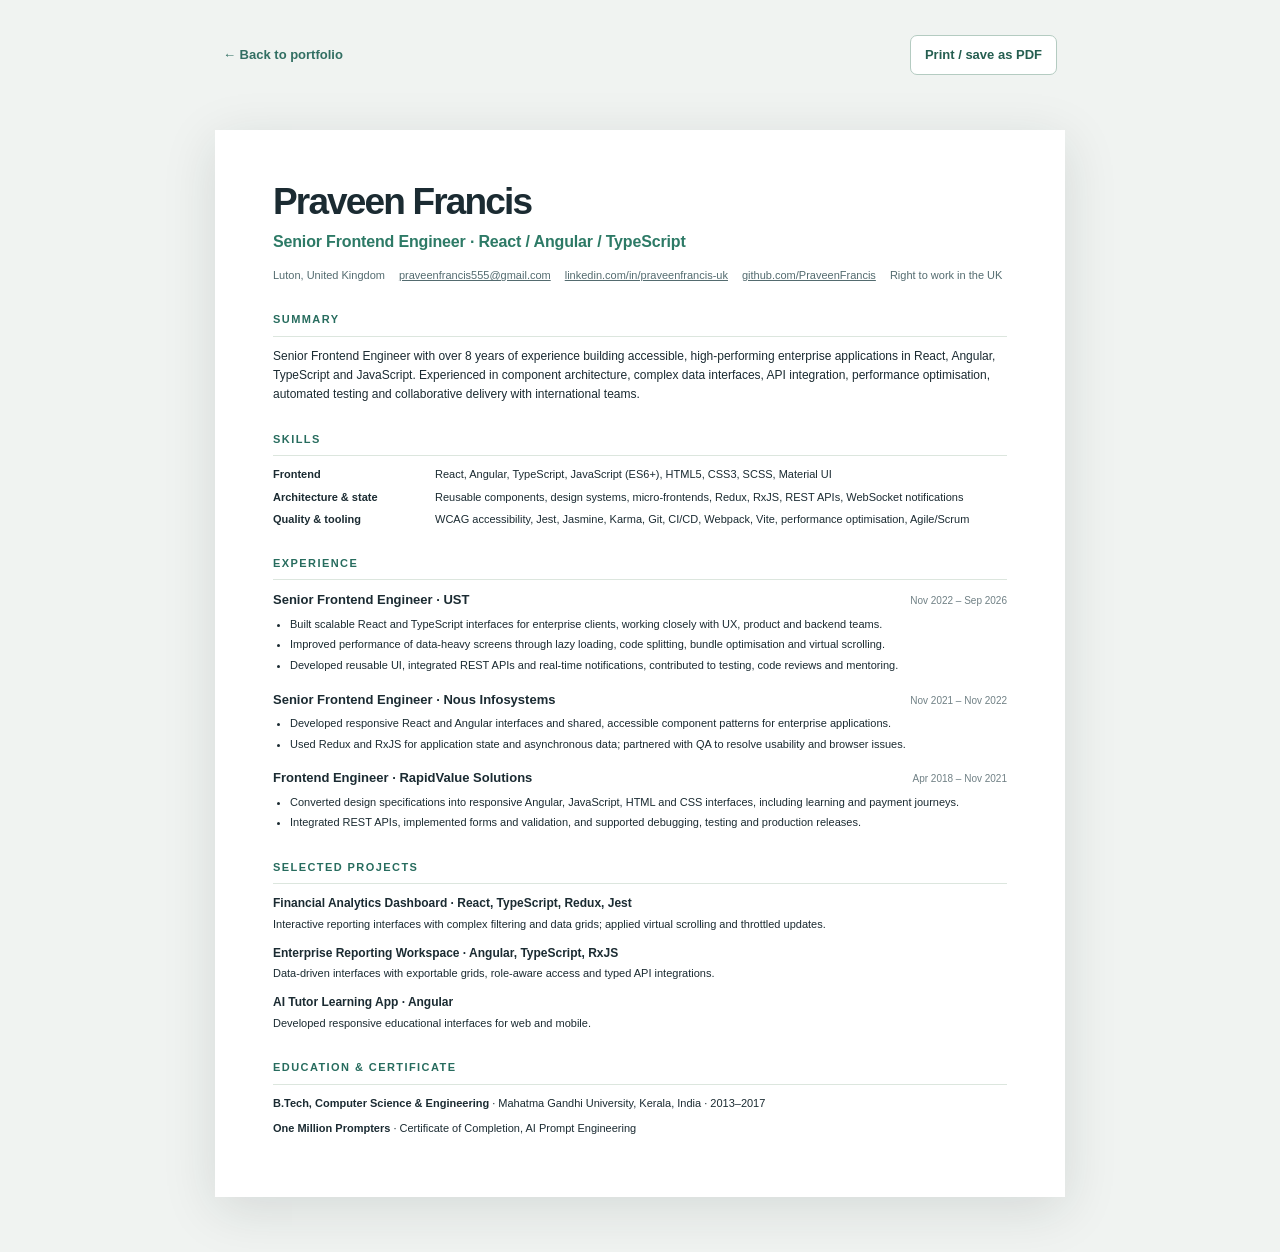
==== commit 6414c1b3: "Correct resume.html for public portfolio" ====
--- a/resume.html
+++ b/resume.html
@@ -1,89 +1,9 @@
 <!doctype html>
-<html lang="en">
-<head>
-  <meta charset="utf-8">
-  <meta name="viewport" content="width=device-width, initial-scale=1">
-  <meta name="theme-color" content="#101924">
-  <meta name="description" content="Praveen Francis is a UK-based Senior Frontend Engineer with 8+ years of experience building accessible, high-performance web applications with React, Angular and TypeScript.">
-  <meta name="author" content="Praveen Francis">
-  <meta property="og:type" content="website">
-  <meta property="og:title" content="Praveen Francis — Senior Frontend Engineer">
-  <meta property="og:description" content="Thoughtful interfaces. Solid engineering. Selected work, experience and frontend experiments.">
-  <meta property="og:image" content="assets/og-image.svg">
-  <meta name="color-scheme" content="light">
-  <title>Praveen Francis · Senior Frontend Engineer</title>
-  <link rel="icon" type="image/svg+xml" href="assets/favicon.svg">
-  <link rel="stylesheet" href="assets/styles.css">
-  <script defer src="assets/app.js"></script>
-</head>
-<body>
-  <a class="skip-link" href="#main">Skip to content</a>
-  <header class="site-header" id="top">
-    <div class="container header-inner">
-      <a class="brand" href="#top" aria-label="Praveen Francis, back to top"><span class="brand-mark">pf<span class="brand-dot">.</span></span><span class="brand-caption">front-end engineer</span></a>
-      <nav class="main-nav" id="main-nav" aria-label="Main navigation">
-        <a href="#work">Projects</a><a href="#expertise">Expertise</a><a href="#experience">Experience</a><a href="#about">About</a>
-      </nav>
-      <div class="header-actions"><a class="header-contact" href="mailto:praveenfrancis555@gmail.com">Let's talk <span aria-hidden="true">↗</span></a><button class="menu-button" id="menu-button" aria-expanded="false" aria-controls="main-nav" aria-label="Open navigation"><span></span><span></span><span></span></button></div>
-    </div>
-  </header>
-  <main id="main">
-    <section class="hero section-hero" aria-labelledby="hero-title">
-      <div class="hero-grid container">
-        <div class="hero-copy">
-          <div class="eyebrow"><span class="availability-dot" aria-hidden="true"></span> OPEN TO FRONTEND OPPORTUNITIES <span class="eyebrow-divider">/</span> UK BASED</div>
-          <p class="hero-intro">Hello, I'm Praveen Francis.</p>
-          <h1 id="hero-title">I make complex interfaces feel <em>effortless.</em></h1>
-          <p class="hero-lead">Senior Frontend Engineer with <strong>8+ years</strong> building clear, reliable web experiences with <strong>React, Angular and TypeScript.</strong> I care about what users see — and everything that makes it work well behind the scenes.</p>
-          <div class="hero-buttons"><a href="#work" class="button button-primary">Explore my work <span aria-hidden="true">↗</span></a><a href="assets/praveen-francis-resume.pdf" class="button button-secondary" download>Download CV <span aria-hidden="true">↓</span></a></div>
-          <div class="hero-facts" aria-label="Quick facts"><div><strong>8+</strong><span>years building</span></div><span class="fact-separator" aria-hidden="true"></span><div><strong>React + Angular</strong><span>core specialisms</span></div><span class="fact-separator" aria-hidden="true"></span><div><strong>UK</strong><span>based in Luton</span></div></div>
-        </div>
-        <div class="hero-visual">
-          <div class="decoration-orbit orbit-one" aria-hidden="true"></div><div class="decoration-orbit orbit-two" aria-hidden="true"></div>
-          <div class="preview-top-tag"><span class="preview-pulse"></span> INTERACTIVE UI PREVIEW <span aria-hidden="true">↘</span></div>
-          <div class="dashboard-card" aria-label="Interactive analytics dashboard demonstration using fictional sample data">
-            <div class="dashboard-toolbar"><div class="dashboard-app"><span class="dashboard-app-icon" aria-hidden="true">✳</span><div><strong>Signal</strong><span>Analytics workspace</span></div></div><span class="dashboard-live"><span></span> Demo data</span></div>
-            <div class="dashboard-title-row"><div><span class="dashboard-overline">YOUR OVERVIEW</span><h2>Performance snapshot</h2></div><div class="dashboard-period" role="group" aria-label="Demo data range"><button data-range="7" aria-pressed="false">7d</button><button data-range="30" aria-pressed="true">30d</button><button data-range="90" aria-pressed="false">90d</button></div></div>
-            <div class="dashboard-metrics"><div><span>Active users</span><strong id="metric-users">24,680</strong><small class="trend" id="metric-users-trend">↗ +12.4%</small></div><div><span>Completed flows</span><strong id="metric-flows">8,492</strong><small class="trend" id="metric-flows-trend">↗ +8.1%</small></div></div>
-            <div class="chart-header"><span>Engagement trends</span><span class="chart-legend"><i></i> Sessions</span></div>
-            <div class="demo-chart" id="demo-chart" role="img" aria-label="Sample engagement bar chart for 30 days"><div class="gridline one"></div><div class="gridline two"></div><div class="gridline three"></div><div class="chart-bars" id="chart-bars"><span style="--height:44%"></span><span style="--height:62%"></span><span style="--height:53%"></span><span style="--height:73%"></span><span style="--height:65%"></span><span style="--height:86%"></span><span style="--height:78%"></span><span style="--height:93%"></span><span style="--height:72%"></span><span style="--height:96%"></span></div></div>
-            <div class="chart-axis"><span>Start of period</span><span>Today</span></div>
-            <div class="dashboard-foot"><div class="demo-avatar-stack" aria-hidden="true"><span>PF</span><span>UX</span><span>FE</span></div><span>Built to show how I approach UI craft.</span><span class="demo-arrow" aria-hidden="true">↗</span></div>
-          </div>
-          <p class="preview-disclaimer">A small interactive demo I made for this portfolio — not client data.</p>
-        </div>
-      </div>
-      <div class="hero-bottom-bar container"><span><span class="asterisk" aria-hidden="true">✳</span> Thoughtful interfaces. Solid engineering.</span><a href="#work">Scroll to explore <span aria-hidden="true">↓</span></a></div>
-    </section>
-
-    <section class="section work-section" id="work" aria-labelledby="work-title">
-      <div class="container">
-        <div class="section-heading"><div><p class="section-kicker">01 / SELECTED WORK</p><h2 id="work-title">Projects that solve <span>real problems.</span></h2></div><p>A selection of enterprise and product work. The visuals are illustrative concepts because client applications and code aren't public.</p></div>
-        <div class="filter-row" role="group" aria-label="Filter projects by framework"><button class="filter-button is-active" data-filter="all" aria-pressed="true">All work <span>04</span></button><button class="filter-button" data-filter="react" aria-pressed="false">React <span>01</span></button><button class="filter-button" data-filter="angular" aria-pressed="false">Angular <span>03</span></button></div>
-        <div class="project-grid">
-          <article class="project-card" data-stack="react"><div class="project-visual visual-analytics" aria-hidden="true"><div class="mock-window"><div class="mock-header"><i></i><i></i><i></i><span class="mock-header-line"></span></div><div class="analytics-preview"><div class="mock-sidebar"><b></b><b></b><b></b><b></b></div><div class="mock-main"><div class="mock-stat-grid"><span><i></i><strong></strong><small></small></span><span><i></i><strong></strong><small></small></span><span><i></i><strong></strong><small></small></span></div><div class="mock-graph"><div class="mock-chart-polyline"><svg viewBox="0 0 420 120" preserveAspectRatio="none"><polyline points="0,93 47,70 91,79 133,49 180,60 226,31 275,42 324,12 373,20 420,3" fill="none" stroke="#0e837b" stroke-width="5" stroke-linecap="round" stroke-linejoin="round"/></svg></div></div></div></div></div></div><div class="project-body"><div class="project-number">01 <span>/ DATA PRODUCTS</span></div><h3>Financial analytics dashboard</h3><p>Making large, complex datasets easier to explore with fast filters, clear visualisations and responsive data tables.</p><div class="project-tags"><span>React</span><span>TypeScript</span><span>Redux</span><span>Jest</span></div><button class="case-study-link" data-project="analytics" aria-label="Read case study for financial analytics dashboard">Explore case study <span aria-hidden="true">↗</span></button></div></article>
-          <article class="project-card" data-stack="angular"><div class="project-visual visual-reporting" aria-hidden="true"><div class="mock-window"><div class="mock-header"><i></i><i></i><i></i><span class="mock-header-line"></span></div><div class="report-preview"><div class="report-heading"><b></b><span></span></div><div class="report-tabs"><b></b><b></b><b></b></div><div class="report-rows"><div><i></i><b></b><span></span><em></em></div><div><i></i><b></b><span></span><em></em></div><div><i></i><b></b><span></span><em></em></div><div><i></i><b></b><span></span><em></em></div></div></div></div></div><div class="project-body"><div class="project-number">02 <span>/ ENTERPRISE WORKFLOWS</span></div><h3>Reporting & data workspace</h3><p>Angular interfaces for complicated reporting workflows, exportable grids and role-based views.</p><div class="project-tags"><span>Angular</span><span>RxJS</span><span>REST APIs</span><span>SCSS</span></div><button class="case-study-link" data-project="reporting" aria-label="Read case study for reporting and data workspace">Explore case study <span aria-hidden="true">↗</span></button></div></article>
-          <article class="project-card" data-stack="angular"><div class="project-visual visual-tutor" aria-hidden="true"><div class="tutor-laptop"><div class="tutor-side"><div class="tutor-orb">✦</div><span></span><span></span><span></span></div><div class="tutor-content"><div class="tutor-label"></div><div class="tutor-question">Learn something<br>new, every day<span>.</span></div><div class="tutor-progress"><i></i><i></i><i></i><i></i><i></i></div><div class="tutor-cta"></div></div></div><div class="tutor-phone"><span></span><b>AI</b><i></i><i></i><div></div></div></div><div class="project-body"><div class="project-number">03 <span>/ LEARNING EXPERIENCE</span></div><h3>AI Tutor learning app</h3><p>Responsive web and mobile learning interfaces focused on clear navigation and an approachable experience.</p><div class="project-tags"><span>Angular</span><span>Responsive UI</span><span>Web + mobile</span></div><button class="case-study-link" data-project="tutor" aria-label="Read case study for AI Tutor learning app">Explore case study <span aria-hidden="true">↗</span></button></div></article>
-          <article class="project-card" data-stack="angular"><div class="project-visual visual-portal" aria-hidden="true"><div class="portal-card"><div class="portal-header"><span class="portal-symbol">◈</span><span>Student portal</span><i></i></div><div class="portal-step"><span>01</span><b></b><i></i><span>02</span><b></b><i></i><span>03</span></div><div class="portal-form"><div><small></small><b></b></div><div><small></small><b></b></div><div class="portal-total"><span></span><strong></strong></div><div class="portal-button"></div></div></div></div><div class="project-body"><div class="project-number">04 <span>/ CUSTOMER PORTALS</span></div><h3>Student financial portal</h3><p>Supporting tuition and other payment journeys through structured forms and dependable Angular interfaces.</p><div class="project-tags"><span>Angular</span><span>Forms</span><span>API integration</span></div><button class="case-study-link" data-project="student" aria-label="Read case study for student financial portal">Explore case study <span aria-hidden="true">↗</span></button></div></article>
-        </div>
-        <div class="work-caveat"><span aria-hidden="true">◌</span> Project descriptions reflect my contributions. Illustrations are fictional UI concepts, not client screenshots. <a href="https://github.com/PraveenFrancis" target="_blank" rel="noopener noreferrer" style="text-decoration:underline;color:#2c756a">See public code on GitHub ↗</a></div>
-      </div>
-    </section>
-
-    <section class="section expertise-section" id="expertise" aria-labelledby="expertise-title">
-      <div class="container"><div class="section-heading section-heading-light"><div><p class="section-kicker">02 / WHAT I WORK WITH</p><h2 id="expertise-title">The tools matter.<br><span>The thinking matters more.</span></h2></div><p>I like working across design, frontend architecture and the less glamorous details that make products reliable.</p></div>
-      <div class="expertise-grid"><div class="expertise-card"><div class="skill-icon">&lt;/&gt;</div><h3>Frontend foundations</h3><p>Practical, hands-on experience building production UI.</p><div class="skill-list"><span>React</span><span>Angular</span><span>TypeScript</span><span>JavaScript</span><span>HTML5</span><span>CSS / SCSS</span></div></div><div class="expertise-card"><div class="skill-icon">◧</div><h3>UI architecture & state</h3><p>Reusable patterns that stay useful as products grow.</p><div class="skill-list"><span>Design systems</span><span>Micro-frontends</span><span>Redux</span><span>RxJS</span><span>REST APIs</span><span>WebSocket notifications</span></div></div><div class="expertise-card"><div class="skill-icon">✳</div><h3>Performance & quality</h3><p>Accessibility, testing and speed are part of the job.</p><div class="skill-list"><span>WCAG</span><span>Jest</span><span>Jasmine / Karma</span><span>Lazy loading</span><span>Code splitting</span><span>Virtual scrolling</span></div></div><div class="expertise-card"><div class="skill-icon">↗</div><h3>Delivery & collaboration</h3><p>Getting good work shipped with people across disciplines.</p><div class="skill-list"><span>Agile / Scrum</span><span>Code reviews</span><span>Mentoring</span><span>Git / CI-CD</span><span>Figma</span><span>Webpack / Vite</span></div></div></div>
-      </div>
-    </section>
-
-    <section class="section experience-section" id="experience" aria-labelledby="experience-title"><div class="container experience-layout"><div class="experience-aside"><p class="section-kicker">03 / EXPERIENCE</p><h2 id="experience-title">Built through <span>practice.</span></h2><p>Over eight years working with enterprise teams, product owners and international clients — from early implementation to architecture discussions and mentoring.</p><a class="text-arrow-link" href="resume.html">Full résumé <span aria-hidden="true">↗</span></a></div><div class="timeline"><article class="timeline-item"><div class="timeline-dot"></div><div class="timeline-top"><div><h3>Senior Frontend Engineer</h3><p>UST</p></div><time>Nov 2022 — Sep 2026</time></div><p>Delivered React and TypeScript enterprise interfaces, optimised data-heavy screens, integrated APIs, and supported code quality through reviews, testing and mentoring.</p></article><article class="timeline-item"><div class="timeline-dot"></div><div class="timeline-top"><div><h3>Senior Frontend Engineer</h3><p>Nous Infosystems</p></div><time>Nov 2021 — Nov 2022</time></div><p>Built reusable components across React and Angular projects, managed application state with Redux and RxJS, and worked closely with QA on usability and browser issues.</p></article><article class="timeline-item"><div class="timeline-dot"></div><div class="timeline-top"><div><h3>Frontend Engineer</h3><p>RapidValue Solutions</p></div><time>Apr 2018 — Nov 2021</time></div><p>Turned UI designs into responsive Angular applications, built form and payment workflows, integrated REST APIs and helped deliver tested production releases.</p></article></div></div></section>
-
-    <section class="section about-section" id="about" aria-labelledby="about-title"><div class="container about-grid"><div class="about-decoration" aria-hidden="true"><div class="quote-monogram">pf.</div><div class="about-decoration-bottom"><span>BUILD</span><span>REFINE</span><span>REPEAT</span></div></div><div class="about-copy"><p class="section-kicker">04 / A BIT ABOUT ME</p><h2 id="about-title">Curious by nature.<br><span>Particular about the details.</span></h2><p>I enjoy turning a rough idea into a working product, especially when the interface has complex data or tricky user journeys. The part I find most satisfying? Making something feel simpler than it was before.</p><p>Outside work, I spend time with a guitar, photography and travelling. I think those creative interests help me notice details and look at problems differently.</p><div class="about-note"><span aria-hidden="true">✳</span><p>Recently completed the <strong>One Million Prompters</strong> initiative, exploring practical AI prompt engineering. I'm interested in building useful AI-powered experiences — not just adding AI for the sake of it.</p></div></div></div></section>
-
-    <section class="section contact-section" id="contact" aria-labelledby="contact-title"><div class="container contact-inner"><div><p class="section-kicker">05 / LET'S CONNECT</p><h2 id="contact-title">Have something <em>interesting</em> to build?</h2><p>I'm open to frontend engineering opportunities in the UK, especially teams that care about quality, people and the user experience.</p><div class="contact-actions"><a class="button button-primary" href="mailto:praveenfrancis555@gmail.com?subject=Frontend%20engineering%20opportunity">Email me <span aria-hidden="true">↗</span></a><a class="button button-outline-light" href="https://www.linkedin.com/in/praveenfrancis-uk" target="_blank" rel="noopener noreferrer">LinkedIn <span aria-hidden="true">↗</span></a><a class="button button-outline-light" href="https://github.com/PraveenFrancis" target="_blank" rel="noopener noreferrer">GitHub <span aria-hidden="true">↗</span></a></div></div><div class="contact-illustration" aria-hidden="true"><div>Let's<br>make it<br><span>work.</span></div><span class="contact-icon">↗</span></div></div></section>
-  </main>
-  <footer class="site-footer"><div class="container footer-inner"><a class="footer-brand" href="#top">pf<span>.</span></a><p>Designed & built by Praveen Francis. No templates, just thoughtful details.</p><div><span>© 2026 Praveen Francis</span><a href="#top">Back to top ↑</a></div></div></footer>
-
-  <dialog class="case-dialog" id="case-dialog" aria-labelledby="dialog-title"><div class="dialog-content"><div class="dialog-top"><span id="dialog-index">SELECTED WORK</span><button id="dialog-close" class="dialog-close" aria-label="Close case study">✕</button></div><p class="dialog-eyebrow" id="dialog-category">CASE STUDY</p><h2 id="dialog-title"></h2><p class="dialog-summary" id="dialog-summary"></p><div class="dialog-section"><h3>The challenge</h3><p id="dialog-challenge"></p></div><div class="dialog-section"><h3>My contribution</h3><p id="dialog-contribution"></p></div><div class="dialog-section"><h3>What mattered</h3><p id="dialog-takeaway"></p></div><div class="dialog-tech" id="dialog-tech"></div><p class="dialog-disclaimer">Some project details are kept high-level to respect client confidentiality. Visuals are conceptual recreations.</p></div></dialog>
-</body>
-</html>+<html lang="en"><head><meta charset="utf-8"><meta name="viewport" content="width=device-width, initial-scale=1"><meta name="description" content="Résumé of Praveen Francis, Senior Frontend Engineer specialising in React, Angular and TypeScript."><title>Résumé | Praveen Francis</title><link rel="icon" type="image/svg+xml" href="assets/favicon.svg"><link rel="stylesheet" href="assets/styles.css"><script defer src="assets/app.js"></script></head>
+<body class="resume-body"><div class="resume-topbar"><a class="back-link" href="index.html">← Back to portfolio</a><button id="print-resume" type="button">Print / save as PDF</button></div>
+<main class="resume-page" id="main"><header class="resume-head"><h1>Praveen Francis</h1><h2>Senior Frontend Engineer · React / Angular / TypeScript</h2><div class="resume-links"><span>Luton, United Kingdom</span><a href="mailto:praveenfrancis555@gmail.com">praveenfrancis555@gmail.com</a><a href="https://www.linkedin.com/in/praveenfrancis-uk">linkedin.com/in/praveenfrancis-uk</a><a href="https://github.com/PraveenFrancis">github.com/PraveenFrancis</a><span>Right to work in the UK</span></div></header>
+<section class="resume-section"><h3>Summary</h3><p>Senior Frontend Engineer with over 8 years of experience building accessible, high-performing enterprise applications in React, Angular, TypeScript and JavaScript. Experienced in component architecture, complex data interfaces, API integration, performance optimisation, automated testing and collaborative delivery with international teams.</p></section>
+<section class="resume-section"><h3>Skills</h3><div class="resume-group"><strong>Frontend</strong><span>React, Angular, TypeScript, JavaScript (ES6+), HTML5, CSS3, SCSS, Material UI</span></div><div class="resume-group"><strong>Architecture & state</strong><span>Reusable components, design systems, micro-frontends, Redux, RxJS, REST APIs, WebSocket notifications</span></div><div class="resume-group"><strong>Quality & tooling</strong><span>WCAG accessibility, Jest, Jasmine, Karma, Git, CI/CD, Webpack, Vite, performance optimisation, Agile/Scrum</span></div></section>
+<section class="resume-section"><h3>Experience</h3><div class="resume-job"><div class="resume-job-heading"><h4>Senior Frontend Engineer · UST</h4><time>Nov 2022 – Sep 2026</time></div><ul><li>Built scalable React and TypeScript interfaces for enterprise clients, working closely with UX, product and backend teams.</li><li>Improved performance of data-heavy screens through lazy loading, code splitting, bundle optimisation and virtual scrolling.</li><li>Developed reusable UI, integrated REST APIs and real-time notifications, contributed to testing, code reviews and mentoring.</li></ul></div><div class="resume-job"><div class="resume-job-heading"><h4>Senior Frontend Engineer · Nous Infosystems</h4><time>Nov 2021 – Nov 2022</time></div><ul><li>Developed responsive React and Angular interfaces and shared, accessible component patterns for enterprise applications.</li><li>Used Redux and RxJS for application state and asynchronous data; partnered with QA to resolve usability and browser issues.</li></ul></div><div class="resume-job"><div class="resume-job-heading"><h4>Frontend Engineer · RapidValue Solutions</h4><time>Apr 2018 – Nov 2021</time></div><ul><li>Converted design specifications into responsive Angular, JavaScript, HTML and CSS interfaces, including learning and payment journeys.</li><li>Integrated REST APIs, implemented forms and validation, and supported debugging, testing and production releases.</li></ul></div></section>
+<section class="resume-section"><h3>Selected Projects</h3><div class="resume-project"><h4>Financial Analytics Dashboard · React, TypeScript, Redux, Jest</h4><p>Interactive reporting interfaces with complex filtering and data grids; applied virtual scrolling and throttled updates.</p></div><div class="resume-project"><h4>Enterprise Reporting Workspace · Angular, TypeScript, RxJS</h4><p>Data-driven interfaces with exportable grids, role-aware access and typed API integrations.</p></div><div class="resume-project"><h4>AI Tutor Learning App · Angular</h4><p>Developed responsive educational interfaces for web and mobile.</p></div></section>
+<section class="resume-section resume-edu"><h3>Education & Certificate</h3><p><strong>B.Tech, Computer Science & Engineering</strong> · Mahatma Gandhi University, Kerala, India · 2013–2017</p><p><strong>One Million Prompters</strong> · Certificate of Completion, AI Prompt Engineering</p></section></main></body></html>
